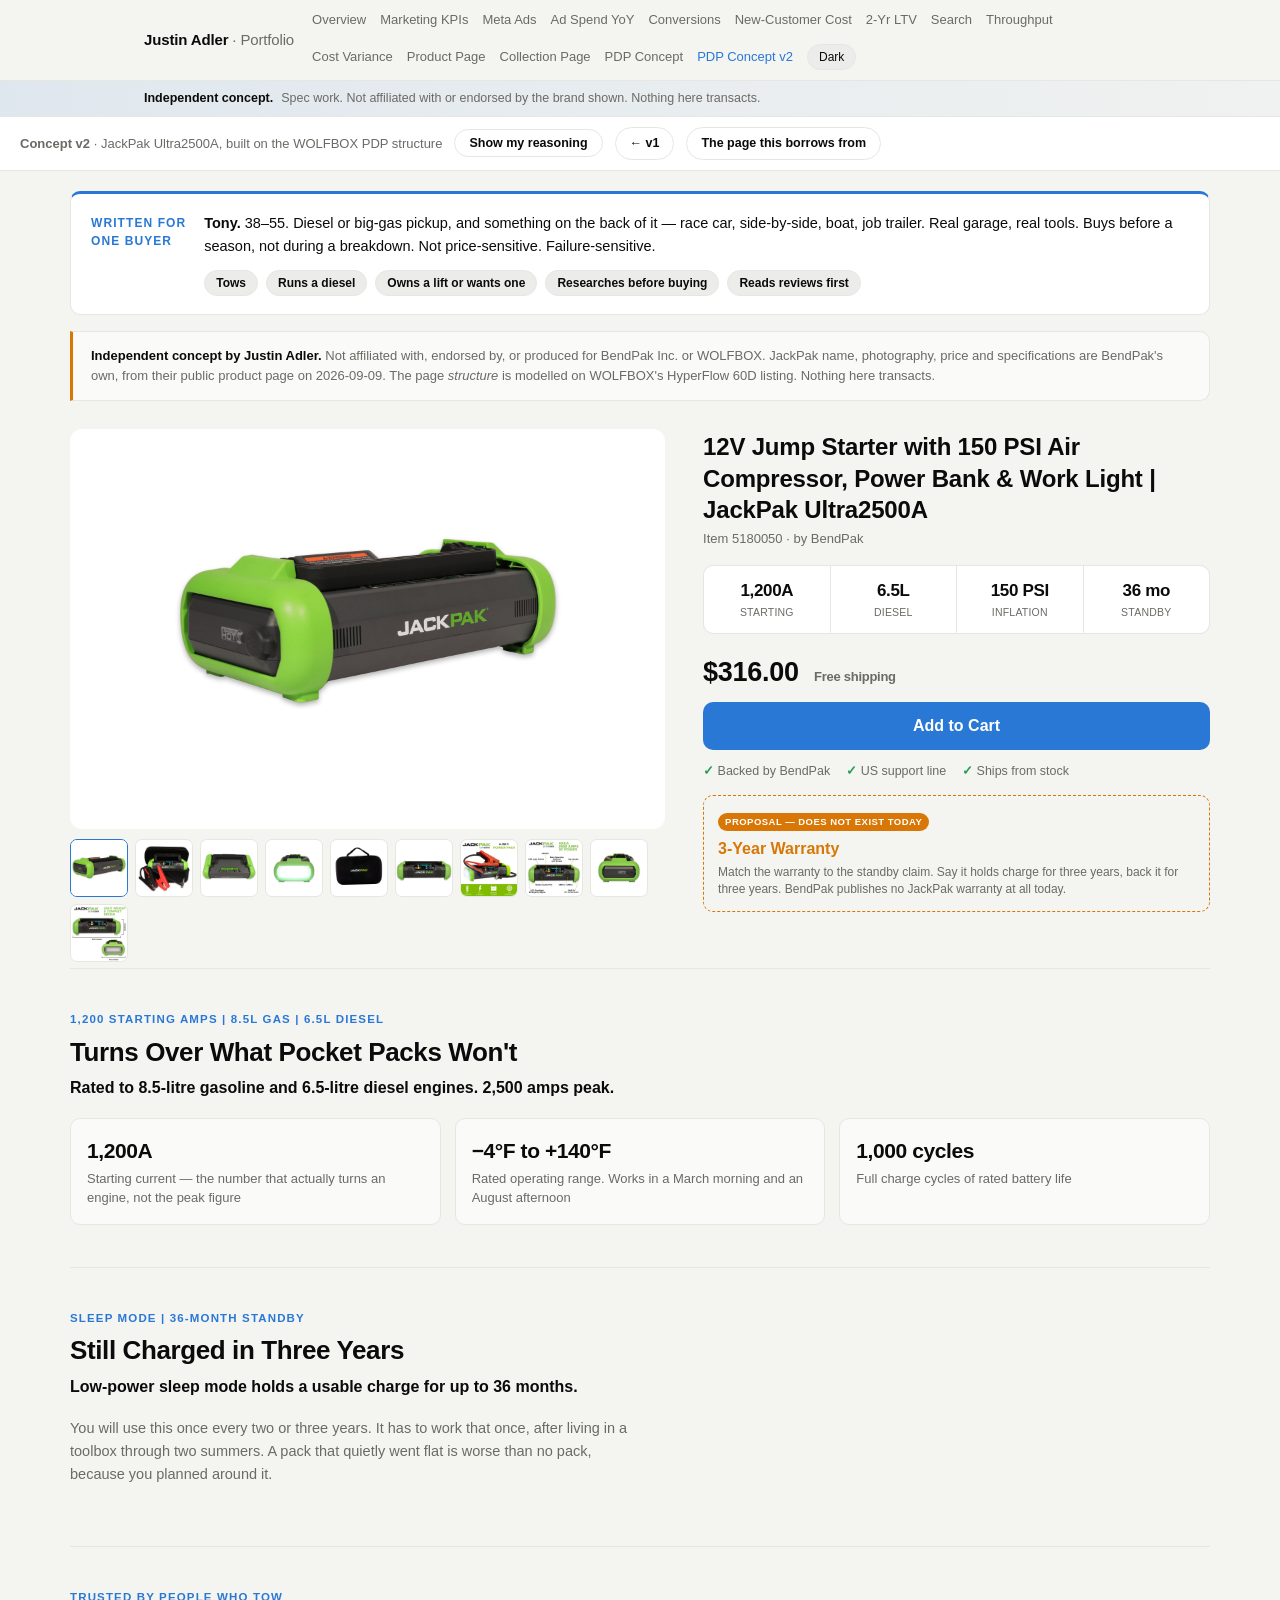
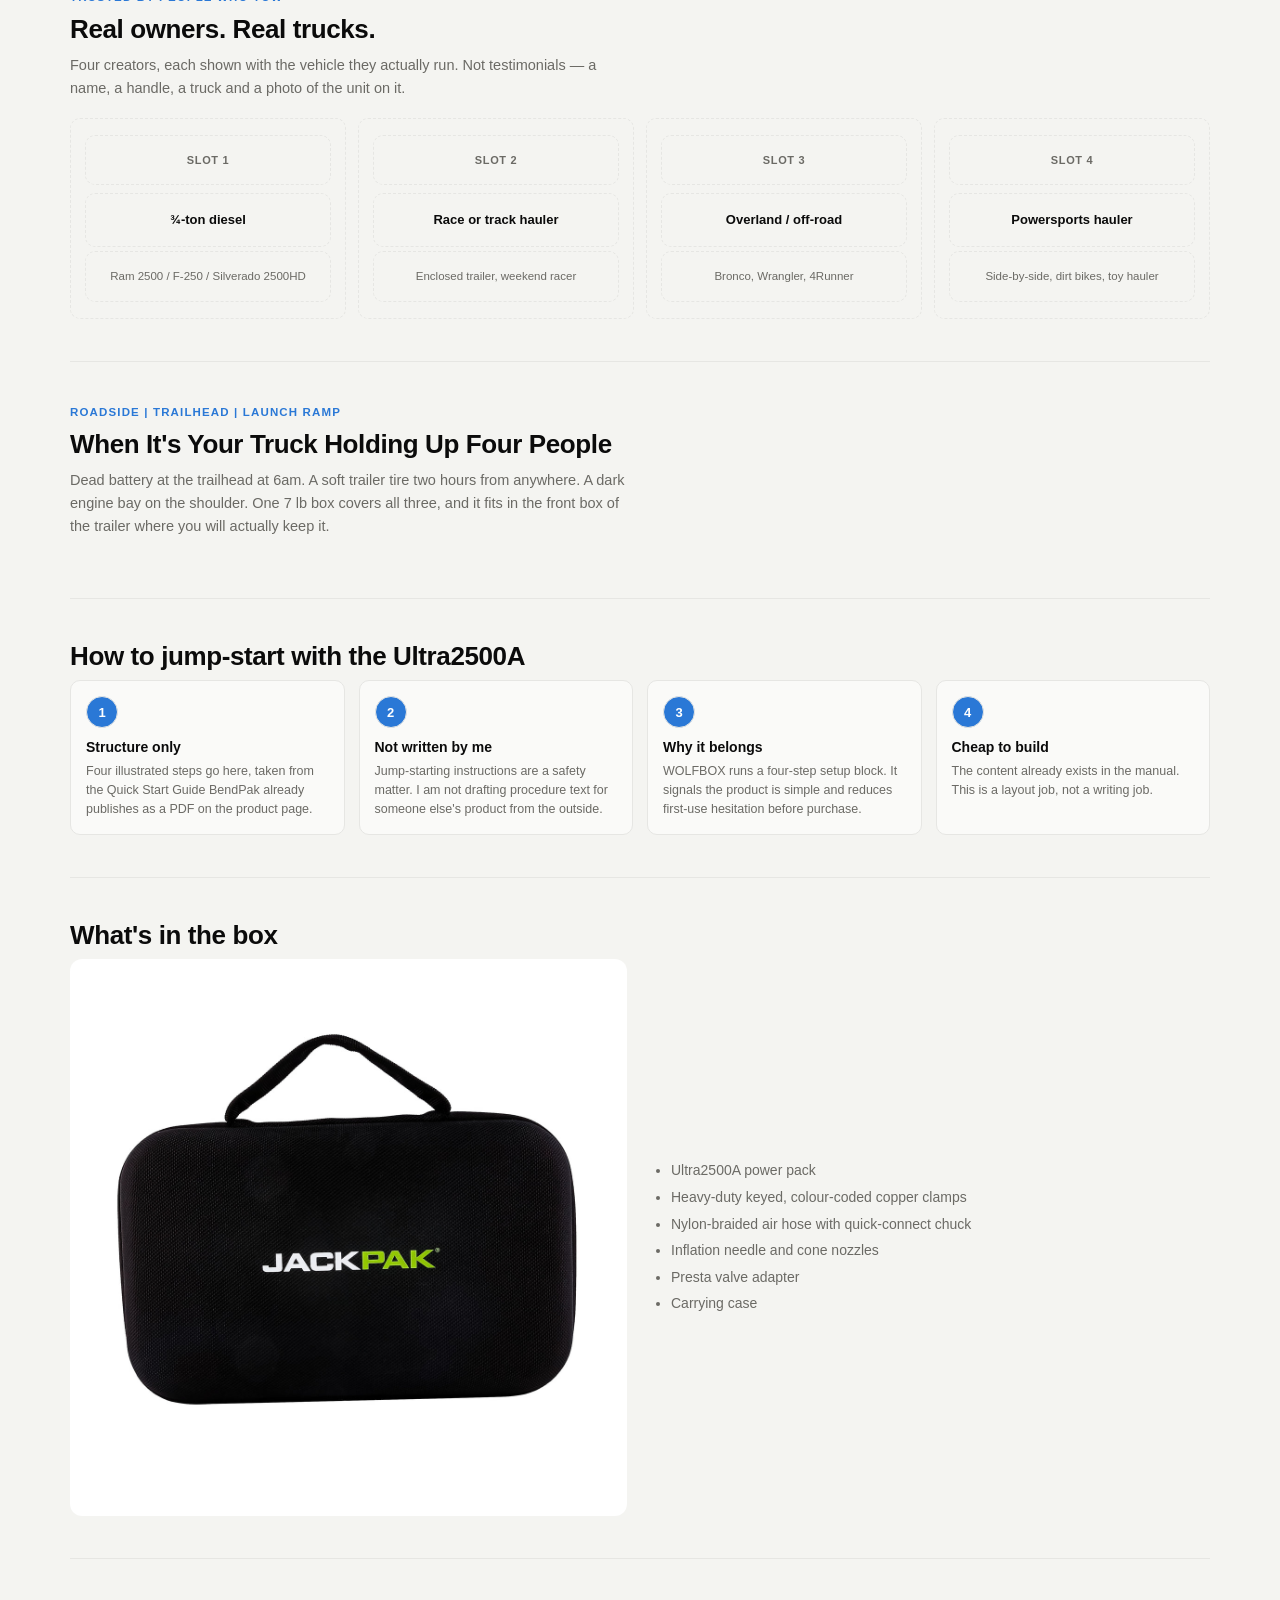
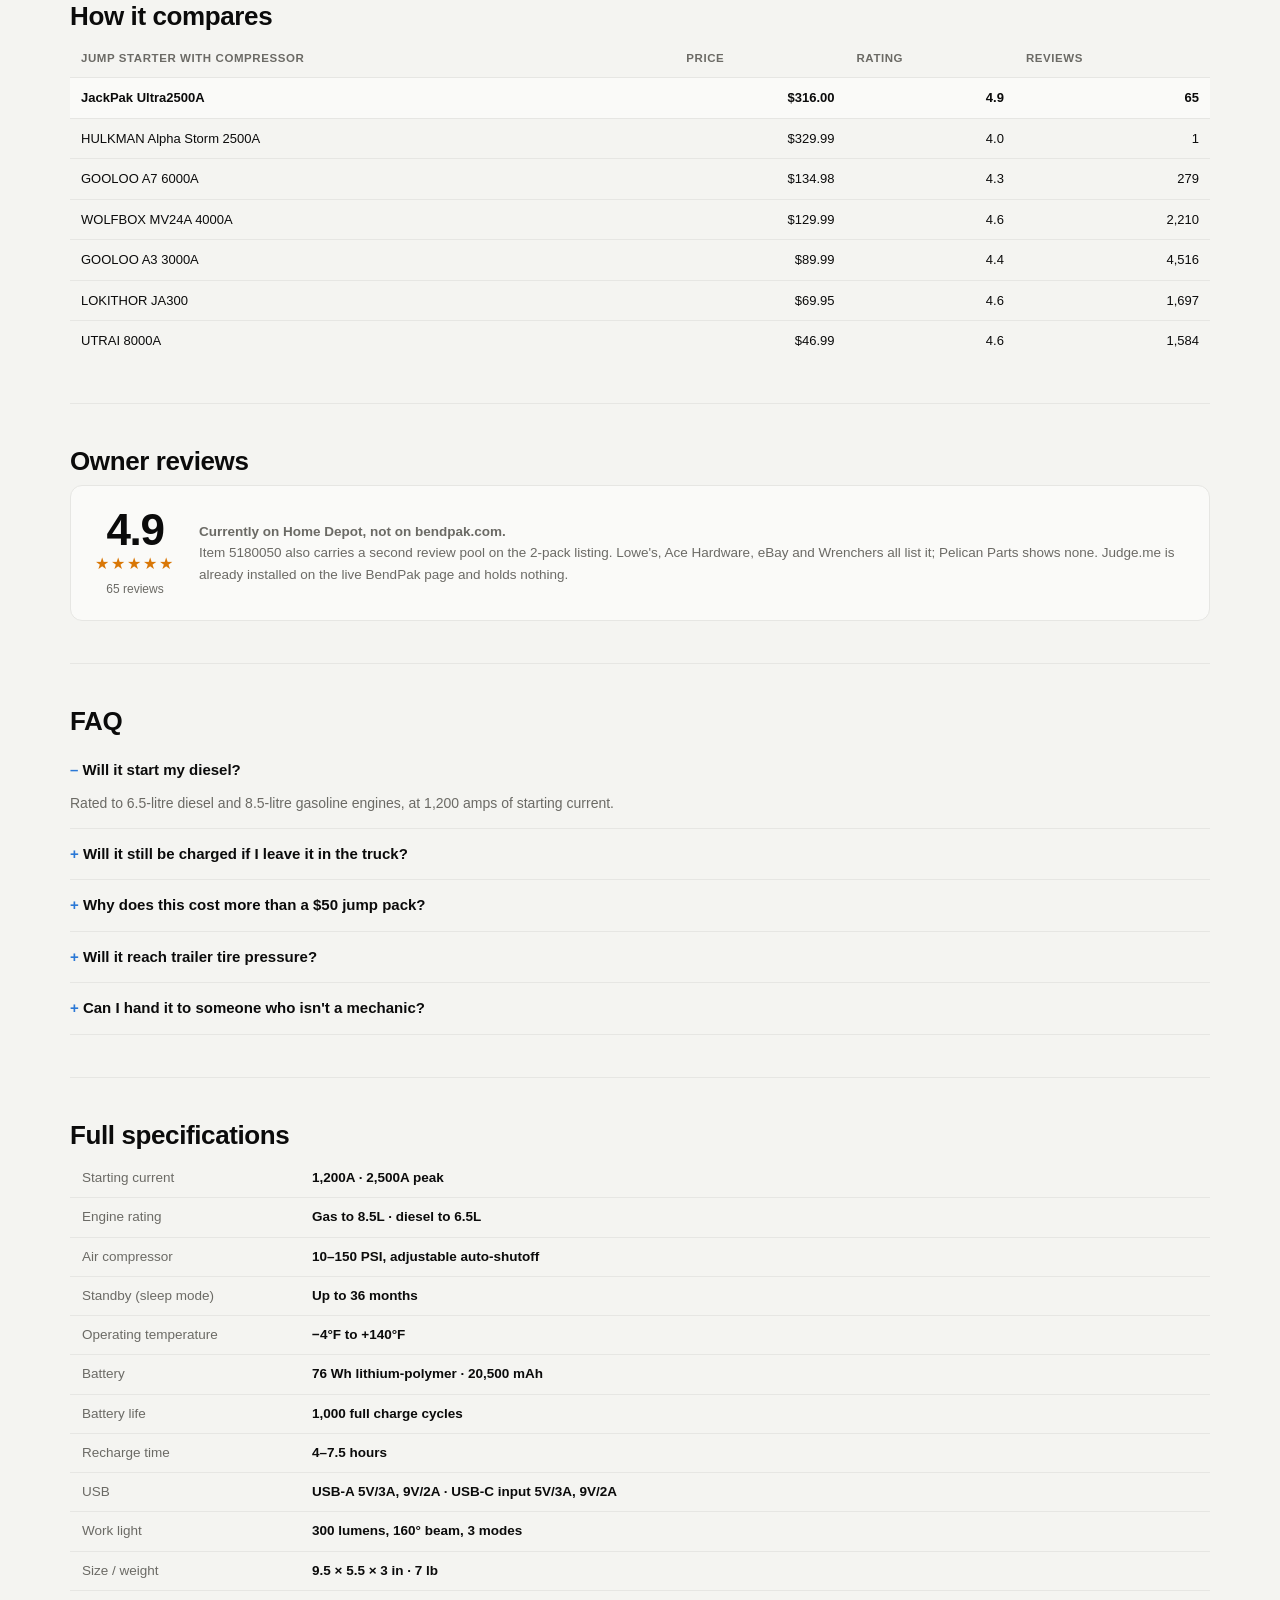
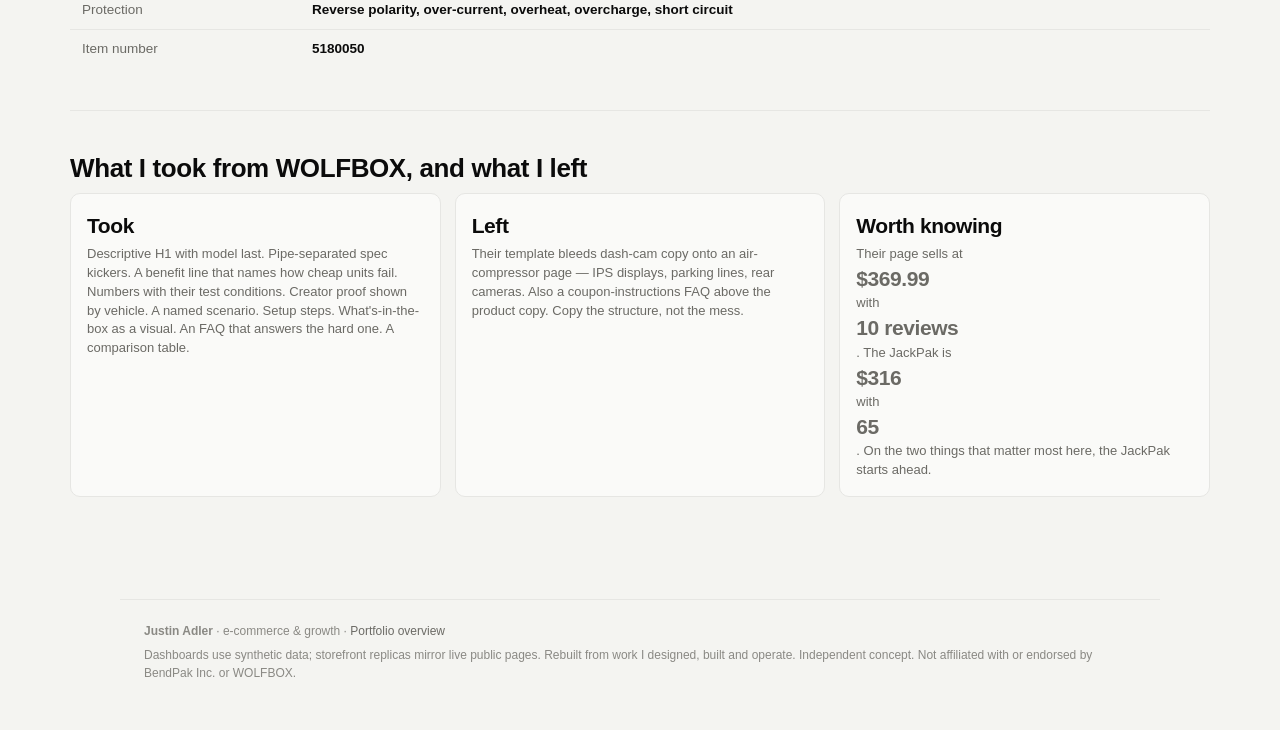
==== jackpak-v2.html @ f510a909 "Add JackPak PDP concept v2, built on the WOLFBOX HyperFlow structure Same product and persona, restr" ====
<!DOCTYPE html>
<html lang="en">
<head>
<meta charset="utf-8">
<meta name="viewport" content="width=device-width, initial-scale=1">
<meta name="robots" content="noindex,nofollow">
<title>JackPak Ultra2500A — PDP concept v2 · Justin Adler</title>
<link rel="stylesheet" href="assets/portfolio.css">
<style>
  .v2{max-width:1180px;margin:0 auto;padding:0 20px 60px}

  .jp-anno{position:relative}
  body.anno-on .jp-anno{outline:1.5px dashed var(--accent);outline-offset:8px;border-radius:6px}
  .jp-tag{display:none;position:absolute;top:-11px;left:10px;z-index:5;background:var(--accent);
    color:#fff;font-size:10.5px;font-weight:700;letter-spacing:.04em;text-transform:uppercase;
    padding:2px 8px;border-radius:20px;white-space:nowrap}
  body.anno-on .jp-tag{display:inline-block}
  .jp-why{display:none;margin:14px 0 0;padding:11px 14px;border-left:3px solid var(--accent);
    background:var(--card-alt);border-radius:0 8px 8px 0;font-size:13px;line-height:1.5;color:var(--muted)}
  body.anno-on .jp-why{display:block}
  .jp-why b{color:var(--fg)}

  .jp-toolbar{position:sticky;top:0;z-index:40;background:var(--card);border-bottom:1px solid var(--line);
    padding:10px 20px;display:flex;gap:12px;align-items:center;flex-wrap:wrap}
  .jp-toolbar .t{font-size:13px;color:var(--muted)}
  .jp-btn{border:1px solid var(--line);background:var(--card);color:var(--fg);border-radius:20px;
    padding:6px 14px;font-size:12.5px;font-weight:600;cursor:pointer;text-decoration:none}
  .jp-btn[aria-pressed="true"]{background:var(--accent);border-color:var(--accent);color:#fff}

  .jp-persona{display:grid;grid-template-columns:auto 1fr;gap:18px;align-items:start;
    background:var(--card);border:1px solid var(--line);border-top:3px solid var(--accent);
    border-radius:10px;padding:18px 20px;margin:20px 0 0}
  .jp-persona .who{font-size:12px;font-weight:800;letter-spacing:.09em;text-transform:uppercase;
    color:var(--accent);white-space:nowrap;padding-top:2px}
  .jp-persona p{margin:0;font-size:14.5px;line-height:1.6}
  .jp-persona .traits{display:flex;gap:8px;flex-wrap:wrap;margin-top:12px}
  .jp-persona .traits span{background:var(--chip);border:1px solid var(--line);border-radius:20px;
    padding:3px 11px;font-size:12px;font-weight:600}
  @media(max-width:760px){.jp-persona{grid-template-columns:1fr;gap:8px}}

  .jp-disc{background:var(--card-alt);border:1px solid var(--line);border-left:3px solid var(--warn);
    border-radius:0 10px 10px 0;padding:14px 18px;margin:16px 0 0;font-size:13px;line-height:1.55;color:var(--muted)}
  .jp-disc b{color:var(--fg)}

  /* hero */
  .v2-hero{display:grid;grid-template-columns:1.08fr .92fr;gap:38px;padding:28px 0 6px}
  @media(max-width:920px){.v2-hero{grid-template-columns:1fr;gap:20px}}
  .v2-gal img{width:100%;max-height:400px;object-fit:contain;border-radius:12px;background:#fff;display:block}
  .v2-thumbs{display:flex;gap:7px;margin-top:10px;flex-wrap:wrap}
  .v2-thumbs img{width:58px;height:58px;object-fit:cover;border-radius:7px;background:#fff;
    border:1.5px solid var(--line);cursor:pointer}
  .v2-thumbs img.sel{border-color:var(--accent)}

  .v2-h1{font-size:24px;line-height:1.3;font-weight:700;margin:2px 0 4px;letter-spacing:-.008em}
  .v2-h1 .mdl{font-weight:800}
  .v2-sub{font-size:13px;color:var(--muted);margin:0 0 16px}

  .v2-strip{display:grid;grid-template-columns:repeat(4,1fr);gap:1px;background:var(--line);
    border:1px solid var(--line);border-radius:10px;overflow:hidden;margin-bottom:16px}
  .v2-strip div{background:var(--card);padding:12px 10px;text-align:center}
  .v2-strip b{display:block;font-size:17px;font-weight:800;letter-spacing:-.02em}
  .v2-strip span{font-size:10.5px;color:var(--muted);display:block;margin-top:2px;letter-spacing:.02em;text-transform:uppercase}
  @media(max-width:560px){.v2-strip{grid-template-columns:repeat(2,1fr)}}

  .v2-price{font-size:27px;font-weight:800;letter-spacing:-.01em}
  .v2-price small{font-size:13px;font-weight:600;color:var(--muted);margin-left:8px}
  .v2-cta{display:block;width:100%;background:var(--accent);color:#fff;border:0;border-radius:10px;
    padding:15px;font-size:16px;font-weight:700;cursor:default;margin-top:10px}
  .v2-reassure{display:flex;gap:16px;flex-wrap:wrap;margin-top:12px;font-size:12.5px;color:var(--muted)}
  .v2-reassure span::before{content:"✓ ";color:var(--good);font-weight:700}
  .v2-warr{border:1.5px dashed var(--warn);border-radius:10px;padding:12px 14px;margin-top:14px}
  .v2-warr .flag{display:inline-block;background:var(--warn);color:#fff;font-size:9.5px;font-weight:800;
    letter-spacing:.05em;text-transform:uppercase;padding:2px 7px;border-radius:20px;margin-bottom:6px}
  .v2-warr b{display:block;font-size:16px;font-weight:800;color:var(--warn)}
  .v2-warr span{font-size:12px;color:var(--muted);display:block;margin-top:3px;line-height:1.45}

  /* wolfbox-pattern sections */
  .v2-band{border-top:1px solid var(--line);padding:42px 0}
  .v2-kicker{font-size:11.5px;font-weight:800;letter-spacing:.1em;text-transform:uppercase;color:var(--accent);margin-bottom:8px}
  .v2-band h2{font-size:26px;font-weight:800;letter-spacing:-.015em;margin:0 0 8px;line-height:1.2}
  .v2-band .claim{font-size:16px;font-weight:600;color:var(--fg);margin:0 0 18px}
  .v2-band p.body{font-size:14.5px;line-height:1.6;color:var(--muted);max-width:70ch;margin:0 0 18px}

  .v2-nums{display:grid;grid-template-columns:repeat(3,1fr);gap:14px}
  @media(max-width:820px){.v2-nums{grid-template-columns:1fr}}
  .v2-nums div{background:var(--card-alt);border:1px solid var(--line);border-radius:10px;padding:16px}
  .v2-nums b{display:block;font-size:21px;font-weight:800;letter-spacing:-.02em}
  .v2-nums span{font-size:13px;color:var(--muted);display:block;margin-top:4px;line-height:1.45}

  .v2-creators{display:grid;grid-template-columns:repeat(4,1fr);gap:12px}
  @media(max-width:900px){.v2-creators{grid-template-columns:repeat(2,1fr)}}
  .v2-creators div{border:1.5px dashed var(--line);border-radius:10px;padding:16px 14px;text-align:center}
  .v2-creators .slot{font-size:11px;font-weight:800;letter-spacing:.06em;text-transform:uppercase;color:var(--muted)}
  .v2-creators .veh{font-size:13px;font-weight:700;margin-top:8px}
  .v2-creators .note{font-size:11.5px;color:var(--muted);margin-top:4px}

  .v2-steps{display:grid;grid-template-columns:repeat(4,1fr);gap:14px}
  @media(max-width:900px){.v2-steps{grid-template-columns:repeat(2,1fr)}}
  .v2-steps div{background:var(--card-alt);border:1px solid var(--line);border-radius:10px;padding:15px}
  .v2-steps .n{width:24px;height:24px;border-radius:50%;background:var(--accent);color:#fff;
    display:flex;align-items:center;justify-content:center;font-size:13px;font-weight:800;margin-bottom:9px}
  .v2-steps b{display:block;font-size:14px;margin-bottom:4px}
  .v2-steps p{margin:0;font-size:12.5px;line-height:1.5;color:var(--muted)}

  .v2-box{display:grid;grid-template-columns:1fr 1fr;gap:26px;align-items:center}
  @media(max-width:820px){.v2-box{grid-template-columns:1fr}}
  .v2-box img{width:100%;border-radius:12px;background:#fff}
  .v2-box ul{margin:0;padding-left:18px;font-size:14px;line-height:1.9;color:var(--muted)}

  .v2-faq details{border-bottom:1px solid var(--line);padding:14px 0}
  .v2-faq summary{cursor:pointer;font-size:15px;font-weight:700;list-style:none}
  .v2-faq summary::-webkit-details-marker{display:none}
  .v2-faq summary::before{content:"+ ";color:var(--accent);font-weight:800}
  .v2-faq details[open] summary::before{content:"– "}
  .v2-faq p{margin:10px 0 0;font-size:14px;line-height:1.6;color:var(--muted);max-width:74ch}

  .v2-cmp{width:100%;border-collapse:collapse;font-size:13px}
  .v2-cmp th,.v2-cmp td{padding:10px 11px;border-bottom:1px solid var(--line);text-align:left}
  .v2-cmp th{font-size:11.5px;text-transform:uppercase;letter-spacing:.05em;color:var(--muted);font-weight:700}
  .v2-cmp tr.me td{background:var(--card-alt);font-weight:700}
  .v2-cmp td.n{text-align:right;font-variant-numeric:tabular-nums}

  .v2-rev{display:grid;grid-template-columns:auto 1fr;gap:24px;align-items:center;
    background:var(--card-alt);border:1px solid var(--line);border-radius:12px;padding:22px 24px}
  @media(max-width:700px){.v2-rev{grid-template-columns:1fr;gap:12px}}
  .v2-rev .big{font-size:44px;font-weight:800;letter-spacing:-.03em;line-height:1}
  .v2-rev .stars{color:var(--warn);font-size:16px;letter-spacing:2px}
  .v2-rev .src{font-size:13.5px;line-height:1.6;color:var(--muted)}

  .v2-spec{width:100%;border-collapse:collapse;font-size:13.5px}
  .v2-spec td{padding:9px 12px;border-bottom:1px solid var(--line);vertical-align:top}
  .v2-spec td:first-child{color:var(--muted);width:230px}
  .v2-spec td:last-child{font-weight:600}
</style>
</head>
<body>

<div class="jp-toolbar">
  <span class="t"><strong>Concept v2</strong> · JackPak Ultra2500A, built on the WOLFBOX PDP structure</span>
  <button class="jp-btn" id="annoBtn" aria-pressed="false" onclick="toggleAnno()">Show my reasoning</button>
  <a class="jp-btn" href="jackpak-concept.html">← v1</a>
  <a class="jp-btn" href="https://wolfbox.com/products/off-road-air-compressor-high-cfm-dual-cylinder-tire-inflator-wolfbox-hyperflow-60d" target="_blank" rel="noopener">The page this borrows from</a>
</div>

<div class="v2">

  <div class="jp-persona">
    <div class="who">Written for<br>one buyer</div>
    <div>
      <p><b>Tony.</b> 38–55. Diesel or big-gas pickup, and something on the back of it — race car,
        side-by-side, boat, job trailer. Real garage, real tools. Buys before a season, not during a
        breakdown. Not price-sensitive. Failure-sensitive.</p>
      <div class="traits">
        <span>Tows</span><span>Runs a diesel</span><span>Owns a lift or wants one</span>
        <span>Researches before buying</span><span>Reads reviews first</span>
      </div>
    </div>
  </div>

  <div class="jp-disc">
    <b>Independent concept by Justin Adler.</b> Not affiliated with, endorsed by, or produced for
    BendPak Inc. or WOLFBOX. JackPak name, photography, price and specifications are BendPak's own,
    from their public product page on 2026-09-09. The page <em>structure</em> is modelled on WOLFBOX's
    HyperFlow 60D listing. Nothing here transacts.
  </div>

  <!-- ══ HERO ═════════════════════════════════════════════════════════ -->
  <div class="v2-hero">
    <div class="v2-gal jp-anno">
      <span class="jp-tag">Still needs a photoshoot</span>
      <img id="mainImg" src="assets/img/jackpak-1.jpg" alt="JackPak Ultra2500A jump starter with air compressor">
      <div class="v2-thumbs" id="thumbs"></div>
      <div class="jp-why"><b>WOLFBOX shoots their compressor on a Bronco in the dirt.</b> All 14
        JackPak images are the unit on white. Shot list: clamped to a pickup battery at night, the
        work light in a man's hands on a stranded truck, filling a trailer tire at a launch ramp, and
        a one-take cold start on a diesel. This is still the gap a camera has to close.</div>
    </div>

    <div>
      <div class="jp-anno">
        <span class="jp-tag">Descriptive H1, model last</span>
        <h1 class="v2-h1">12V Jump Starter with 150 PSI Air Compressor, Power Bank &amp; Work Light |
          <span class="mdl">JackPak Ultra2500A</span></h1>
        <p class="v2-sub">Item 5180050 · by BendPak</p>

        <div class="v2-strip">
          <div><b>1,200A</b><span>Starting</span></div>
          <div><b>6.5L</b><span>Diesel</span></div>
          <div><b>150 PSI</b><span>Inflation</span></div>
          <div><b>36 mo</b><span>Standby</span></div>
        </div>

        <div class="jp-why"><b>Straight from the WOLFBOX pattern.</b> Their H1 is
          <i>"Off-Road Air Compressor High-CFM Dual-Cylinder Tire Inflator | WOLFBOX HyperFlow 60D"</i>
          — category and capability first, brand and model last. It reads to a scanner and to a search
          engine at the same time. The live JackPak page leads with the model name and "4-in-1", which
          does neither.</div>
      </div>

      <div class="jp-anno" style="margin-top:18px">
        <span class="jp-tag">Price + the missing guarantee</span>
        <div class="v2-price">$316.00 <small>Free shipping</small></div>
        <button class="v2-cta">Add to Cart</button>
        <div class="v2-reassure"><span>Backed by BendPak</span><span>US support line</span><span>Ships from stock</span></div>
        <div class="v2-warr">
          <span class="flag">Proposal — does not exist today</span>
          <b>3-Year Warranty</b>
          <span>Match the warranty to the standby claim. Say it holds charge for three years, back it
            for three years. BendPak publishes no JackPak warranty at all today.</span>
        </div>
        <div class="jp-why">For reference, the WOLFBOX page Justin liked sells at <b>$369.99</b> —
          more than the JackPak. Price is not this product's problem.</div>
      </div>
    </div>
  </div>

  <!-- ══ SPEC HEADLINE BAND ═══════════════════════════════════════════ -->
  <div class="v2-band jp-anno">
    <span class="jp-tag">Spec headline · competitor jab · hard numbers</span>
    <div class="v2-kicker">1,200 Starting Amps | 8.5L Gas | 6.5L Diesel</div>
    <h2>Turns Over What Pocket Packs Won't</h2>
    <p class="claim">Rated to 8.5-litre gasoline and 6.5-litre diesel engines. 2,500 amps peak.</p>
    <div class="v2-nums">
      <div><b>1,200A</b><span>Starting current — the number that actually turns an engine, not the peak figure</span></div>
      <div><b>−4°F to +140°F</b><span>Rated operating range. Works in a March morning and an August afternoon</span></div>
      <div><b>1,000 cycles</b><span>Full charge cycles of rated battery life</span></div>
    </div>
    <div class="jp-why"><b>WOLFBOX's version of this band reads "Continuous Duty | High CFM | Dual
      Cylinder" then "Keep Air Flowing When Others Overheat," then hard numbers with conditions
      attached — 5.1 CFM @ 40 PSI, 60-minute runtime.</b> Three moves worth stealing: pipe-separated
      spec kicker, a benefit line that names how cheap units fail without naming a brand, and numbers
      that state the condition they were measured at. Every figure here is BendPak's own.</div>
  </div>

  <!-- ══ THE STANDBY STORY ════════════════════════════════════════════ -->
  <div class="v2-band jp-anno">
    <span class="jp-tag">The one spec that earns the price</span>
    <div class="v2-kicker">Sleep Mode | 36-Month Standby</div>
    <h2>Still Charged in Three Years</h2>
    <p class="claim">Low-power sleep mode holds a usable charge for up to 36 months.</p>
    <p class="body">You will use this once every two or three years. It has to work that once, after
      living in a toolbox through two summers. A pack that quietly went flat is worse than no pack,
      because you planned around it.</p>
    <div class="jp-why">This is the argument for the $316 and it is one row in a spec table on the
      live page. <b>It is not exclusive</b> — HULKMAN advertises 36 months too — but nobody in the
      category <i>leads</i> with it, so the messaging space is open.</div>
  </div>

  <!-- ══ SOCIAL PROOF BY VEHICLE ══════════════════════════════════════ -->
  <div class="v2-band jp-anno">
    <span class="jp-tag">The best idea on the WOLFBOX page</span>
    <div class="v2-kicker">Trusted by People Who Tow</div>
    <h2>Real owners. Real trucks.</h2>
    <p class="body">Four creators, each shown with the vehicle they actually run. Not testimonials —
      a name, a handle, a truck and a photo of the unit on it.</p>
    <div class="v2-creators">
      <div><div class="slot">Slot 1</div><div class="veh">¾-ton diesel</div><div class="note">Ram 2500 / F-250 / Silverado 2500HD</div></div>
      <div><div class="slot">Slot 2</div><div class="veh">Race or track hauler</div><div class="note">Enclosed trailer, weekend racer</div></div>
      <div><div class="slot">Slot 3</div><div class="veh">Overland / off-road</div><div class="note">Bronco, Wrangler, 4Runner</div></div>
      <div><div class="slot">Slot 4</div><div class="veh">Powersports hauler</div><div class="note">Side-by-side, dirt bikes, toy hauler</div></div>
    </div>
    <div class="jp-why"><b>This is the single strongest thing on the WOLFBOX page and it is copyable
      today.</b> Theirs names @Kenny of All Trades on a Chevrolet Silverado 2500 HD, @JKU 392
      Adventures on a Jeep Wrangler Rubicon, @Bird Dog Off Road and @Micah Muzio on Ford Broncos.
      <b>Proof works hardest when the buyer recognises the truck</b>, not when a star rating is high.
      Slots are left empty because inventing creators would be fabrication — but this is a seeding
      brief, not a design problem, and BendPak's dealer and motorsports network is full of candidates.</div>
  </div>

  <!-- ══ SCENARIO ═════════════════════════════════════════════════════ -->
  <div class="v2-band jp-anno">
    <span class="jp-tag">Name the moment</span>
    <div class="v2-kicker">Roadside | Trailhead | Launch Ramp</div>
    <h2>When It's Your Truck Holding Up Four People</h2>
    <p class="body">Dead battery at the trailhead at 6am. A soft trailer tire two hours from anywhere.
      A dark engine bay on the shoulder. One 7 lb box covers all three, and it fits in the front box
      of the trailer where you will actually keep it.</p>
    <div class="jp-why">WOLFBOX has "Execute High-Intensity Trail Recovery." <b>Naming the scenario
      beats listing the function</b> — the buyer places himself in it. Kept short because Tony does
      not need it explained to him.</div>
  </div>

  <!-- ══ HOW IT WORKS ═════════════════════════════════════════════════ -->
  <div class="v2-band jp-anno">
    <span class="jp-tag">Make first use feel simple</span>
    <h2>How to jump-start with the Ultra2500A</h2>
    <div class="v2-steps">
      <div><div class="n">1</div><b>Structure only</b><p>Four illustrated steps go here, taken from
        the Quick Start Guide BendPak already publishes as a PDF on the product page.</p></div>
      <div><div class="n">2</div><b>Not written by me</b><p>Jump-starting instructions are a safety
        matter. I am not drafting procedure text for someone else's product from the outside.</p></div>
      <div><div class="n">3</div><b>Why it belongs</b><p>WOLFBOX runs a four-step setup block. It
        signals the product is simple and reduces first-use hesitation before purchase.</p></div>
      <div><div class="n">4</div><b>Cheap to build</b><p>The content already exists in the manual.
        This is a layout job, not a writing job.</p></div>
    </div>
    <div class="jp-why">Left deliberately unwritten. The pattern is worth copying; the safety copy has
      to come from BendPak's own manual, not from me.</div>
  </div>

  <!-- ══ IN THE BOX ═══════════════════════════════════════════════════ -->
  <div class="v2-band jp-anno">
    <span class="jp-tag">Visual, not a sentence</span>
    <h2>What's in the box</h2>
    <div class="v2-box">
      <img src="assets/img/jackpak-2.jpg" alt="JackPak Ultra2500A carrying case and accessories">
      <ul>
        <li>Ultra2500A power pack</li>
        <li>Heavy-duty keyed, colour-coded copper clamps</li>
        <li>Nylon-braided air hose with quick-connect chuck</li>
        <li>Inflation needle and cone nozzles</li>
        <li>Presta valve adapter</li>
        <li>Carrying case</li>
      </ul>
    </div>
    <div class="jp-why">WOLFBOX gives this its own section with a photo. BendPak already has the shot
      — it is buried at position 3 in the gallery. <b>The Presta adapter is listed here and mentioned
      nowhere else</b>; it is real, and leading with bike valves undercuts a $316 tool.</div>
  </div>

  <!-- ══ COMPARISON ═══════════════════════════════════════════════════ -->
  <div class="v2-band jp-anno">
    <span class="jp-tag">Compare on your terms, not theirs</span>
    <h2>How it compares</h2>
    <table class="v2-cmp">
      <tr><th>Jump starter with compressor</th><th class="n">Price</th><th class="n">Rating</th><th class="n">Reviews</th></tr>
      <tr class="me"><td>JackPak Ultra2500A</td><td class="n">$316.00</td><td class="n">4.9</td><td class="n">65</td></tr>
      <tr><td>HULKMAN Alpha Storm 2500A</td><td class="n">$329.99</td><td class="n">4.0</td><td class="n">1</td></tr>
      <tr><td>GOOLOO A7 6000A</td><td class="n">$134.98</td><td class="n">4.3</td><td class="n">279</td></tr>
      <tr><td>WOLFBOX MV24A 4000A</td><td class="n">$129.99</td><td class="n">4.6</td><td class="n">2,210</td></tr>
      <tr><td>GOOLOO A3 3000A</td><td class="n">$89.99</td><td class="n">4.4</td><td class="n">4,516</td></tr>
      <tr><td>LOKITHOR JA300</td><td class="n">$69.95</td><td class="n">4.6</td><td class="n">1,697</td></tr>
      <tr><td>UTRAI 8000A</td><td class="n">$46.99</td><td class="n">4.6</td><td class="n">1,584</td></tr>
    </table>
    <div class="jp-why"><b>A real table, and it does not flatter the JackPak on price.</b> Competitor
      prices and review counts read live from Amazon on 2026-09-09; the JackPak row uses its Home
      Depot rating. Two honest reads: on price it loses badly, and on <i>rating</i> it is the highest
      in the set. <b>A brand that cannot win on price should still publish the table</b> — Tony is
      going to build it himself in browser tabs either way, and the version you write is the one where
      you choose the columns.</div>
  </div>

  <!-- ══ REVIEWS ══════════════════════════════════════════════════════ -->
  <div class="v2-band jp-anno">
    <span class="jp-tag">The proof already exists elsewhere</span>
    <h2>Owner reviews</h2>
    <div class="v2-rev">
      <div style="text-align:center">
        <div class="big">4.9</div>
        <div class="stars">★★★★★</div>
        <div style="font-size:12px;color:var(--muted);margin-top:4px">65 reviews</div>
      </div>
      <div class="src">
        <b>Currently on Home Depot, not on bendpak.com.</b><br>
        Item 5180050 also carries a second review pool on the 2-pack listing. Lowe's, Ace Hardware,
        eBay and Wrenchers all list it; Pelican Parts shows none. Judge.me is already installed on the
        live BendPak page and holds nothing.
      </div>
    </div>
    <div class="jp-why"><b>WOLFBOX displays 5.0 from 10 reviews and gives it a whole band.</b> The
      JackPak has <b>65</b> — six times the proof of the page Justin admires — and shows none of it.
      Syndicate or import. <i>The 65 came from a search result, not a direct read; Home Depot blocks
      automated requests, so confirm in a browser before quoting it.</i></div>
  </div>

  <!-- ══ FAQ ══════════════════════════════════════════════════════════ -->
  <div class="v2-band jp-anno">
    <span class="jp-tag">Answer the objections, not the easy questions</span>
    <h2>FAQ</h2>
    <div class="v2-faq">
      <details open><summary>Will it start my diesel?</summary>
        <p>Rated to 6.5-litre diesel and 8.5-litre gasoline engines, at 1,200 amps of starting
          current.</p></details>
      <details><summary>Will it still be charged if I leave it in the truck?</summary>
        <p>Low-power sleep mode is rated to hold a usable charge for up to 36 months. Operating range
          is −4°F to +140°F.</p></details>
      <details><summary>Why does this cost more than a $50 jump pack?</summary>
        <p><b>Answer to be written by BendPak.</b> This is the most-asked question on the page and the
          honest answer involves warranty, support and build standard — none of which I can speak to
          from outside.</p></details>
      <details><summary>Will it reach trailer tire pressure?</summary>
        <p>The compressor runs 10–150 PSI with an adjustable auto-shutoff, and includes a
          nylon-braided hose with a quick-connect chuck.</p></details>
      <details><summary>Can I hand it to someone who isn't a mechanic?</summary>
        <p>Clamps are keyed and colour-coded to resist reverse-polarity connection, with protection
          against over-current, overheating, overcharge and short circuit.</p></details>
    </div>
    <div class="jp-why">WOLFBOX's FAQ answers "will this damage my battery" and openly states their
      test data is internal. <b>Answering the uncomfortable question is what makes the comfortable
      answers believable.</b> The price question is left for BendPak because the real answer is theirs
      to give.</div>
  </div>

  <!-- ══ SPECS ════════════════════════════════════════════════════════ -->
  <div class="v2-band">
    <h2>Full specifications</h2>
    <table class="v2-spec">
      <tr><td>Starting current</td><td>1,200A · 2,500A peak</td></tr>
      <tr><td>Engine rating</td><td>Gas to 8.5L · diesel to 6.5L</td></tr>
      <tr><td>Air compressor</td><td>10–150 PSI, adjustable auto-shutoff</td></tr>
      <tr><td>Standby (sleep mode)</td><td>Up to 36 months</td></tr>
      <tr><td>Operating temperature</td><td>−4°F to +140°F</td></tr>
      <tr><td>Battery</td><td>76 Wh lithium-polymer · 20,500 mAh</td></tr>
      <tr><td>Battery life</td><td>1,000 full charge cycles</td></tr>
      <tr><td>Recharge time</td><td>4–7.5 hours</td></tr>
      <tr><td>USB</td><td>USB-A 5V/3A, 9V/2A · USB-C input 5V/3A, 9V/2A</td></tr>
      <tr><td>Work light</td><td>300 lumens, 160° beam, 3 modes</td></tr>
      <tr><td>Size / weight</td><td>9.5 × 5.5 × 3 in · 7 lb</td></tr>
      <tr><td>Protection</td><td>Reverse polarity, over-current, overheat, overcharge, short circuit</td></tr>
      <tr><td>Item number</td><td>5180050</td></tr>
    </table>
  </div>

  <!-- ══ WHAT I TOOK ══════════════════════════════════════════════════ -->
  <div class="v2-band">
    <h2>What I took from WOLFBOX, and what I left</h2>
    <div class="v2-nums">
      <div><b>Took</b><span>Descriptive H1 with model last. Pipe-separated spec kickers. A benefit
        line that names how cheap units fail. Numbers with their test conditions. Creator proof shown
        by vehicle. A named scenario. Setup steps. What's-in-the-box as a visual. An FAQ that answers
        the hard one. A comparison table.</span></div>
      <div><b>Left</b><span>Their template bleeds dash-cam copy onto an air-compressor page — IPS
        displays, parking lines, rear cameras. Also a coupon-instructions FAQ above the product copy.
        Copy the structure, not the mess.</span></div>
      <div><b>Worth knowing</b><span>Their page sells at <b>$369.99</b> with <b>10 reviews</b>. The
        JackPak is <b>$316</b> with <b>65</b>. On the two things that matter most here, the JackPak
        starts ahead.</span></div>
    </div>
  </div>

</div>

<script src="assets/portfolio.js"></script>
<script>
(function(){
  var IMGS = ['jackpak-1.jpg','jackpak-0.jpg','jackpak-8.jpg','jackpak-5.jpg','jackpak-2.jpg',
              'jackpak-3.jpg','jackpak-4.jpg','jackpak-6.jpg','jackpak-7.jpg','jackpak-9.jpg'];
  var t = document.getElementById('thumbs');
  IMGS.forEach(function(f,i){
    var im = document.createElement('img');
    im.src = 'assets/img/' + f;
    im.alt = 'JackPak Ultra2500A view ' + (i+1);
    if (i === 0) im.className = 'sel';
    im.onclick = function(){
      document.getElementById('mainImg').src = im.src;
      t.querySelectorAll('img').forEach(function(o){ o.className = ''; });
      im.className = 'sel';
    };
    t.appendChild(im);
  });
  PF.chrome('jackpak-v2.html');
  PF.foot('Independent concept. Not affiliated with or endorsed by BendPak Inc. or WOLFBOX.');
})();
function toggleAnno(){
  var on = document.body.classList.toggle('anno-on');
  var b = document.getElementById('annoBtn');
  b.setAttribute('aria-pressed', on ? 'true' : 'false');
  b.textContent = on ? 'Hide my reasoning' : 'Show my reasoning';
}
</script>
</body>
</html>
---- assets/portfolio.css ----
/* ─────────────────────────────────────────────────────────────────────────────
   Portfolio shell — Justin Adler
   Mirrors the production reports-site design language (light #f4f4f1 / dark
   #141413, 1040px column, system font stack, blue #2a78d6 accent) so these read
   as the same system as the real dashboards they were rebuilt from.
   Dashboards: synthetic data. Storefront replicas: real public catalog content.
   ───────────────────────────────────────────────────────────────────────────── */

:root {
  color-scheme: light dark;
  --bg: #f4f4f1;
  --fg: #0b0b0b;
  --muted: #6b6a65;
  --faint: #8a8984;
  --line: #e6e6e3;
  --card: #ffffff;
  --card-alt: #fafaf8;
  --accent: #2a78d6;
  --good: #1f9d55;
  --warn: #d97706;
  --bad: #d64545;
  --chip: #ececeA;
  --shadow: 0 1px 2px rgba(0,0,0,.04), 0 4px 14px rgba(0,0,0,.05);
  --radius: 12px;
}

:root[data-theme="dark"] {
  --bg: #141413;
  --fg: #ffffff;
  --muted: #a3a29a;
  --faint: #8f8e86;
  --line: #33322f;
  --card: #1d1d1b;
  --card-alt: #232320;
  --accent: #5aa2f0;
  --good: #4ade80;
  --warn: #fbbf24;
  --bad: #f87171;
  --chip: #2a2a27;
  --shadow: none;
}

* { box-sizing: border-box; }
html { scroll-behavior: smooth; }

body {
  margin: 0;
  font-family: -apple-system, BlinkMacSystemFont, 'Segoe UI', Roboto, sans-serif;
  background: var(--bg);
  color: var(--fg);
  line-height: 1.5;
  min-height: 100vh;
  -webkit-font-smoothing: antialiased;
}

/* ── Top bar ───────────────────────────────────────────────────────────────── */
.pf-nav {
  position: sticky; top: 0; z-index: 50;
  background: color-mix(in srgb, var(--bg) 88%, transparent);
  backdrop-filter: saturate(180%) blur(12px);
  border-bottom: 1px solid var(--line);
}
.pf-nav-inner {
  max-width: 1040px; margin: 0 auto; padding: 10px 24px;
  display: flex; align-items: center; gap: 18px;
}
.pf-brand { font-weight: 700; font-size: 15px; letter-spacing: -.01em; text-decoration: none; color: var(--fg); white-space: nowrap; }
.pf-brand span { color: var(--muted); font-weight: 500; }
.pf-links { display: flex; gap: 14px; margin-left: auto; align-items: center; flex-wrap: wrap; }
.pf-links a { color: var(--muted); text-decoration: none; font-size: 13px; }
.pf-links a:hover, .pf-links a.active { color: var(--accent); }
.pf-theme {
  background: var(--chip); border: 1px solid var(--line); color: var(--fg);
  border-radius: 999px; padding: 4px 11px; font-size: 12px; cursor: pointer; line-height: 1.4;
}
.pf-theme:hover { border-color: var(--accent); }

/* ── Synthetic-data banner ─────────────────────────────────────────────────── */
.pf-banner {
  background: linear-gradient(90deg, rgba(42,120,214,.10), rgba(42,120,214,.02));
  border-bottom: 1px solid var(--line);
  font-size: 12.5px; color: var(--muted);
}
.pf-banner-inner { max-width: 1040px; margin: 0 auto; padding: 8px 24px; display: flex; gap: 8px; align-items: baseline; flex-wrap: wrap; }
.pf-banner b { color: var(--fg); font-weight: 600; }

/* ── Layout ────────────────────────────────────────────────────────────────── */
.wrap { max-width: 1040px; margin: 0 auto; padding: 22px 24px 8px; }
main   { max-width: 1040px; margin: 0 auto; padding: 0 24px 48px; }
.crumbs { font-size: 12.5px; color: var(--faint); margin: 2px 0 14px; }
.crumbs a { color: var(--muted); text-decoration: none; }
.crumbs a:hover { color: var(--accent); text-decoration: underline; }
.crumbs .sep { margin: 0 6px; color: var(--line); }

h1 { font-size: 26px; letter-spacing: -.02em; margin: 0 0 4px; }
h2 { font-size: 16px; letter-spacing: -.01em; margin: 26px 0 10px; }
h3 { font-size: 13px; margin: 0 0 8px; color: var(--muted); font-weight: 600; }
.sub { color: var(--muted); font-size: 13.5px; margin: 0 0 18px; max-width: 74ch; }

/* ── Cards ─────────────────────────────────────────────────────────────────── */
.card {
  background: var(--card); border: 1px solid var(--line);
  border-radius: var(--radius); padding: 16px 18px; box-shadow: var(--shadow);
}
.grid { display: grid; gap: 12px; }
.g2 { grid-template-columns: repeat(2, 1fr); }
.g3 { grid-template-columns: repeat(3, 1fr); }
.g4 { grid-template-columns: repeat(4, 1fr); }
@media (max-width: 860px) { .g3, .g4 { grid-template-columns: repeat(2, 1fr); } }
@media (max-width: 560px) { .g2, .g3, .g4 { grid-template-columns: 1fr; } }

/* ── KPI tiles ─────────────────────────────────────────────────────────────── */
.kpi { background: var(--card); border: 1px solid var(--line); border-radius: var(--radius); padding: 13px 15px; box-shadow: var(--shadow); }
.kpi .lbl { font-size: 11.5px; text-transform: uppercase; letter-spacing: .045em; color: var(--faint); margin-bottom: 5px; }
.kpi .val { font-size: 25px; font-weight: 700; letter-spacing: -.025em; line-height: 1.15; font-variant-numeric: tabular-nums; }
.kpi .dlt { font-size: 12px; margin-top: 4px; font-variant-numeric: tabular-nums; }
.up   { color: var(--good); }
.down { color: var(--bad); }
.flat { color: var(--muted); }

/* ── Controls ──────────────────────────────────────────────────────────────── */
.controls { display: flex; gap: 8px; flex-wrap: wrap; align-items: center; margin: 0 0 14px; }
.seg { display: inline-flex; background: var(--chip); border: 1px solid var(--line); border-radius: 999px; padding: 2px; }
.seg button {
  border: 0; background: transparent; color: var(--muted); font: inherit; font-size: 12.5px;
  padding: 5px 13px; border-radius: 999px; cursor: pointer; white-space: nowrap;
}
.seg button[aria-pressed="true"] { background: var(--card); color: var(--fg); box-shadow: var(--shadow); font-weight: 600; }
select, input[type="search"] {
  background: var(--card); color: var(--fg); border: 1px solid var(--line);
  border-radius: 8px; padding: 6px 10px; font: inherit; font-size: 12.5px;
}
select:focus, input:focus { outline: 2px solid var(--accent); outline-offset: 1px; }
.spacer { margin-left: auto; }

/* ── Charts ────────────────────────────────────────────────────────────────── */
.chart-wrap { position: relative; height: 300px; }
.chart-wrap.tall { height: 380px; }
.chart-wrap.short { height: 210px; }

/* ── Tables ────────────────────────────────────────────────────────────────── */
.tbl-scroll { overflow-x: auto; -webkit-overflow-scrolling: touch; }
table { width: 100%; border-collapse: collapse; font-size: 13px; }
thead th {
  text-align: left; font-size: 11.5px; text-transform: uppercase; letter-spacing: .04em;
  color: var(--faint); font-weight: 600; padding: 8px 10px; border-bottom: 1px solid var(--line);
  white-space: nowrap; position: sticky; top: 0; background: var(--card);
}
thead th.sortable { cursor: pointer; user-select: none; }
thead th.sortable:hover { color: var(--accent); }
thead th .arrow { opacity: .45; font-size: 9px; }
tbody td { padding: 8px 10px; border-bottom: 1px solid var(--line); vertical-align: middle; }
tbody tr:last-child td { border-bottom: 0; }
tbody tr:hover { background: var(--card-alt); }
.num { text-align: right; font-variant-numeric: tabular-nums; white-space: nowrap; }

/* ── Bits ──────────────────────────────────────────────────────────────────── */
.pill { display: inline-block; padding: 2px 8px; border-radius: 999px; font-size: 11.5px; font-weight: 600; }
.pill.good { background: color-mix(in srgb, var(--good) 16%, transparent); color: var(--good); }
.pill.warn { background: color-mix(in srgb, var(--warn) 18%, transparent); color: var(--warn); }
.pill.bad  { background: color-mix(in srgb, var(--bad) 16%, transparent);  color: var(--bad); }
.pill.mute { background: var(--chip); color: var(--muted); }
.bar-mini { height: 6px; border-radius: 3px; background: var(--chip); overflow: hidden; min-width: 54px; }
.bar-mini > i { display: block; height: 100%; background: var(--accent); border-radius: 3px; }
.note { font-size: 12px; color: var(--faint); margin-top: 10px; }
.legend { display: flex; gap: 14px; flex-wrap: wrap; font-size: 12px; color: var(--muted); margin-top: 10px; }
.legend i { display: inline-block; width: 9px; height: 9px; border-radius: 2px; margin-right: 5px; }

footer.pf-foot {
  max-width: 1040px; margin: 0 auto; padding: 22px 24px 48px;
  border-top: 1px solid var(--line); color: var(--faint); font-size: 12px;
}
footer.pf-foot a { color: var(--muted); text-decoration: none; }
footer.pf-foot a:hover { text-decoration: underline; }

@media print { .pf-nav, .pf-theme { display: none; } }
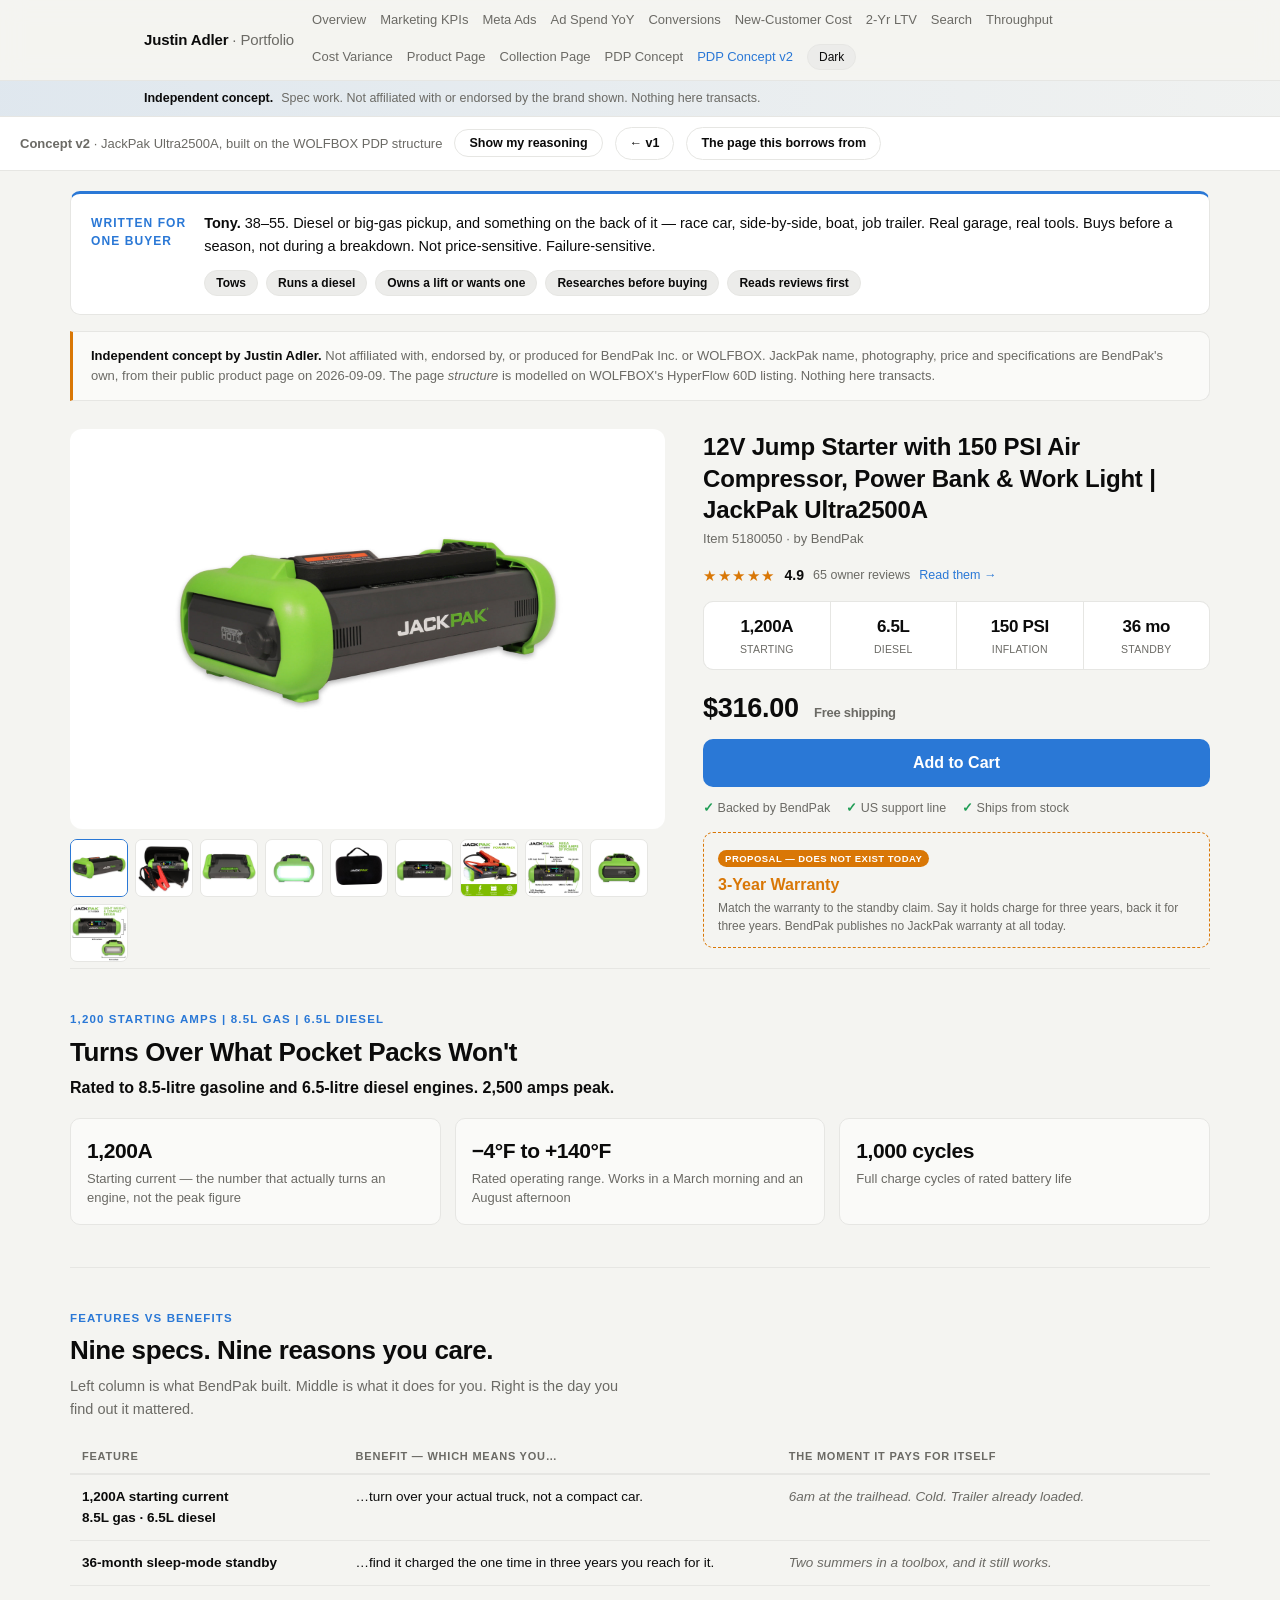
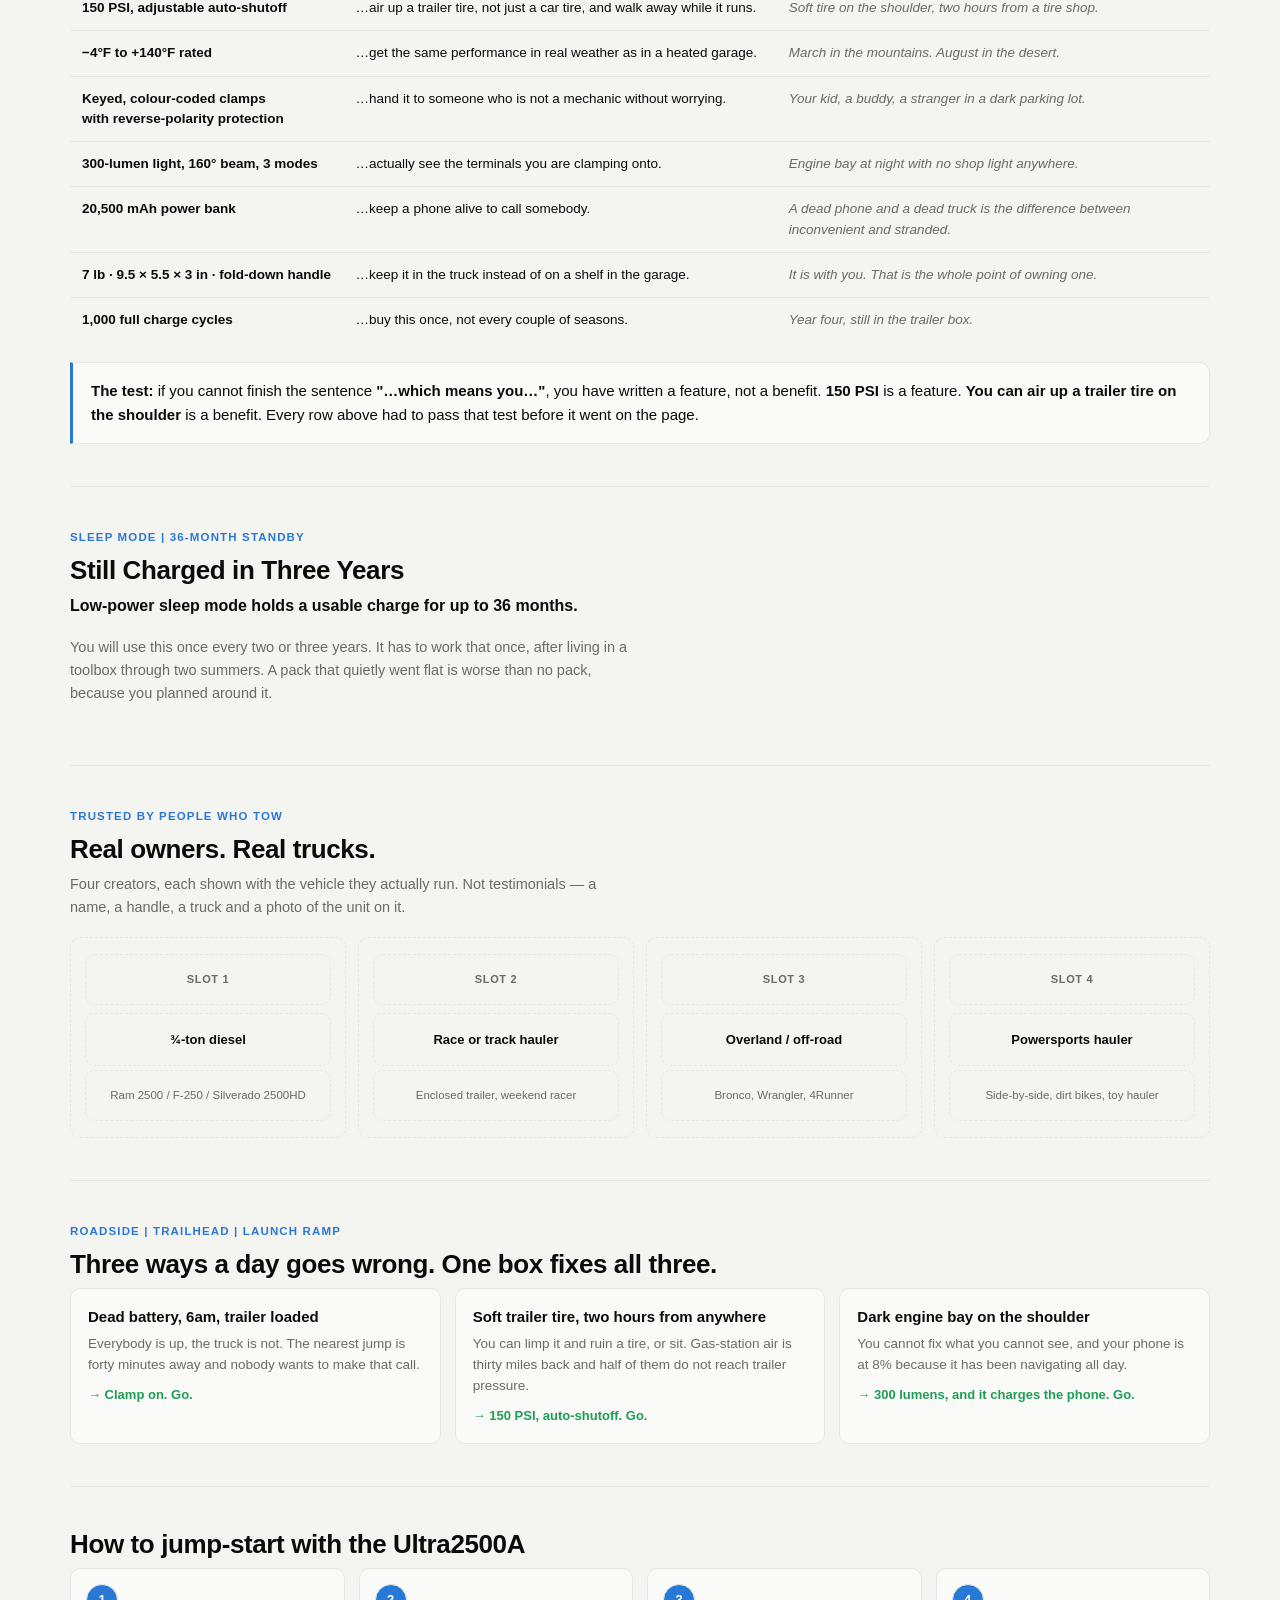
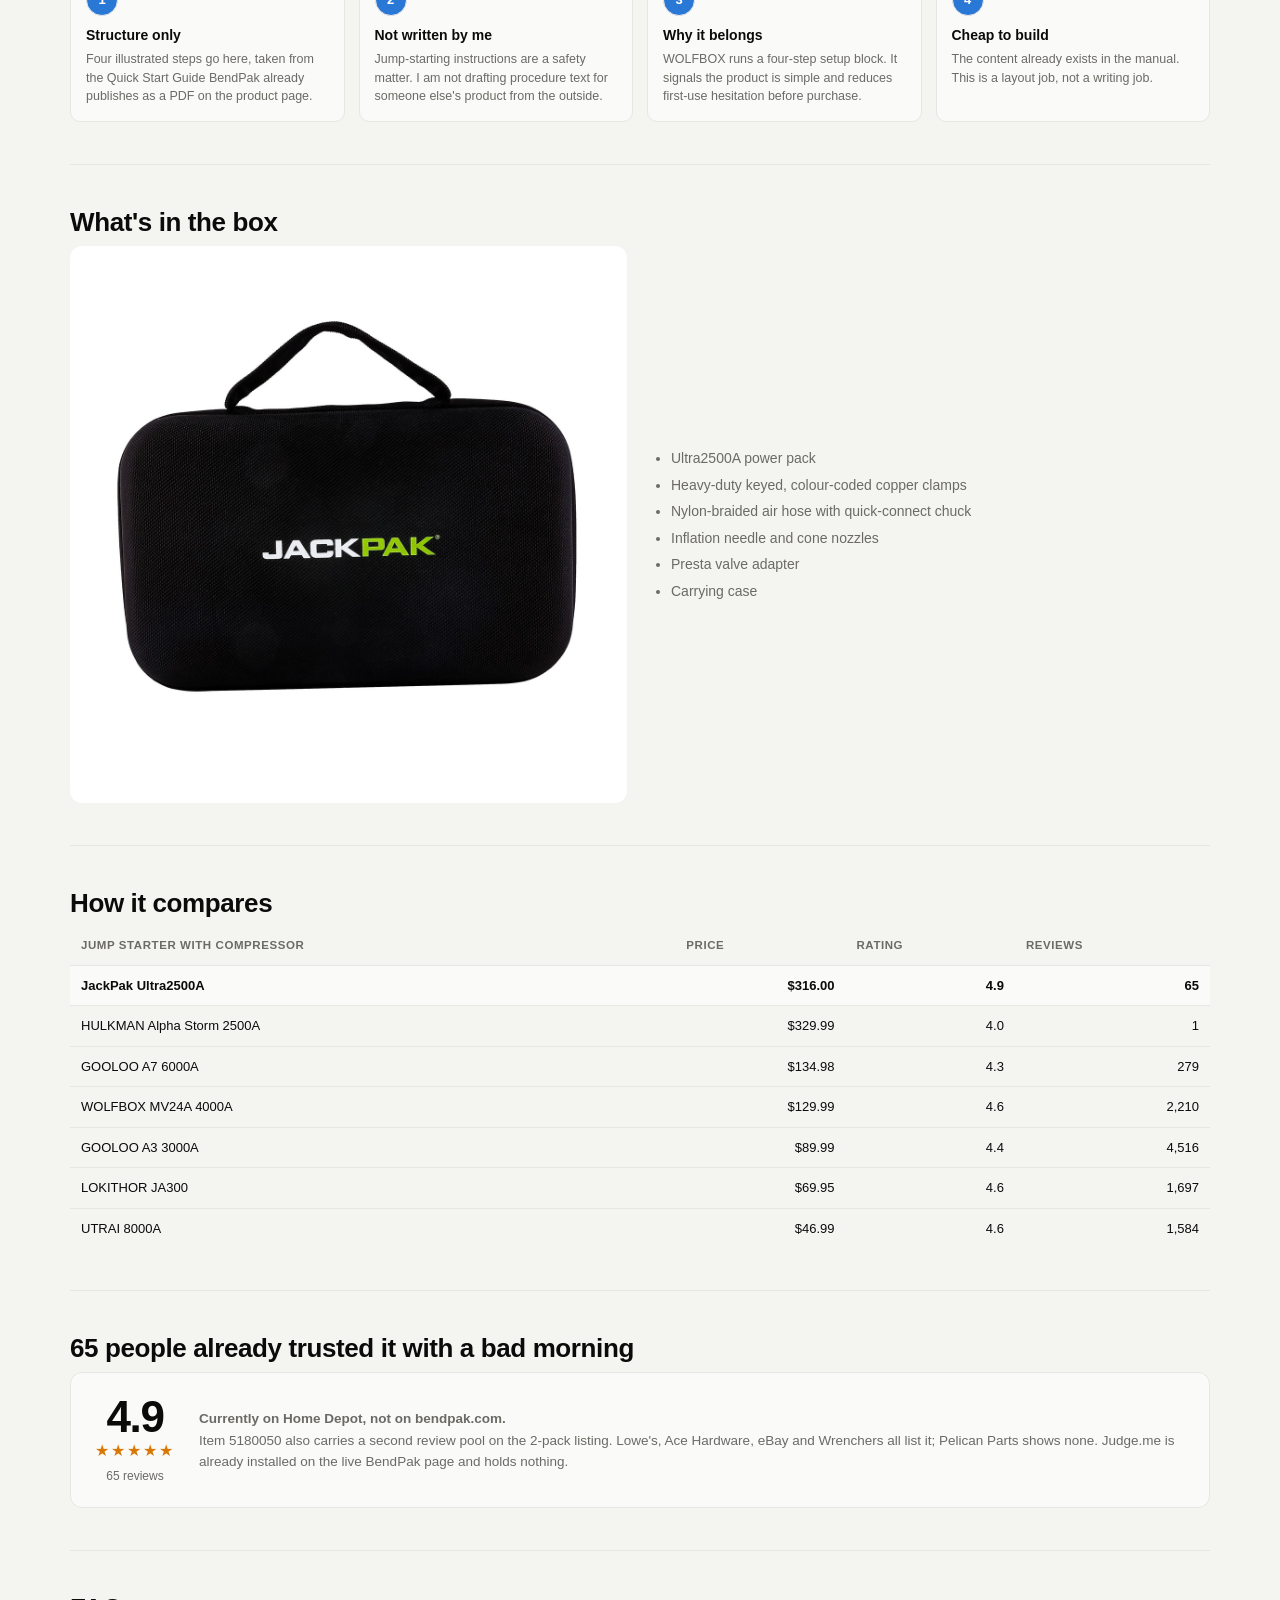
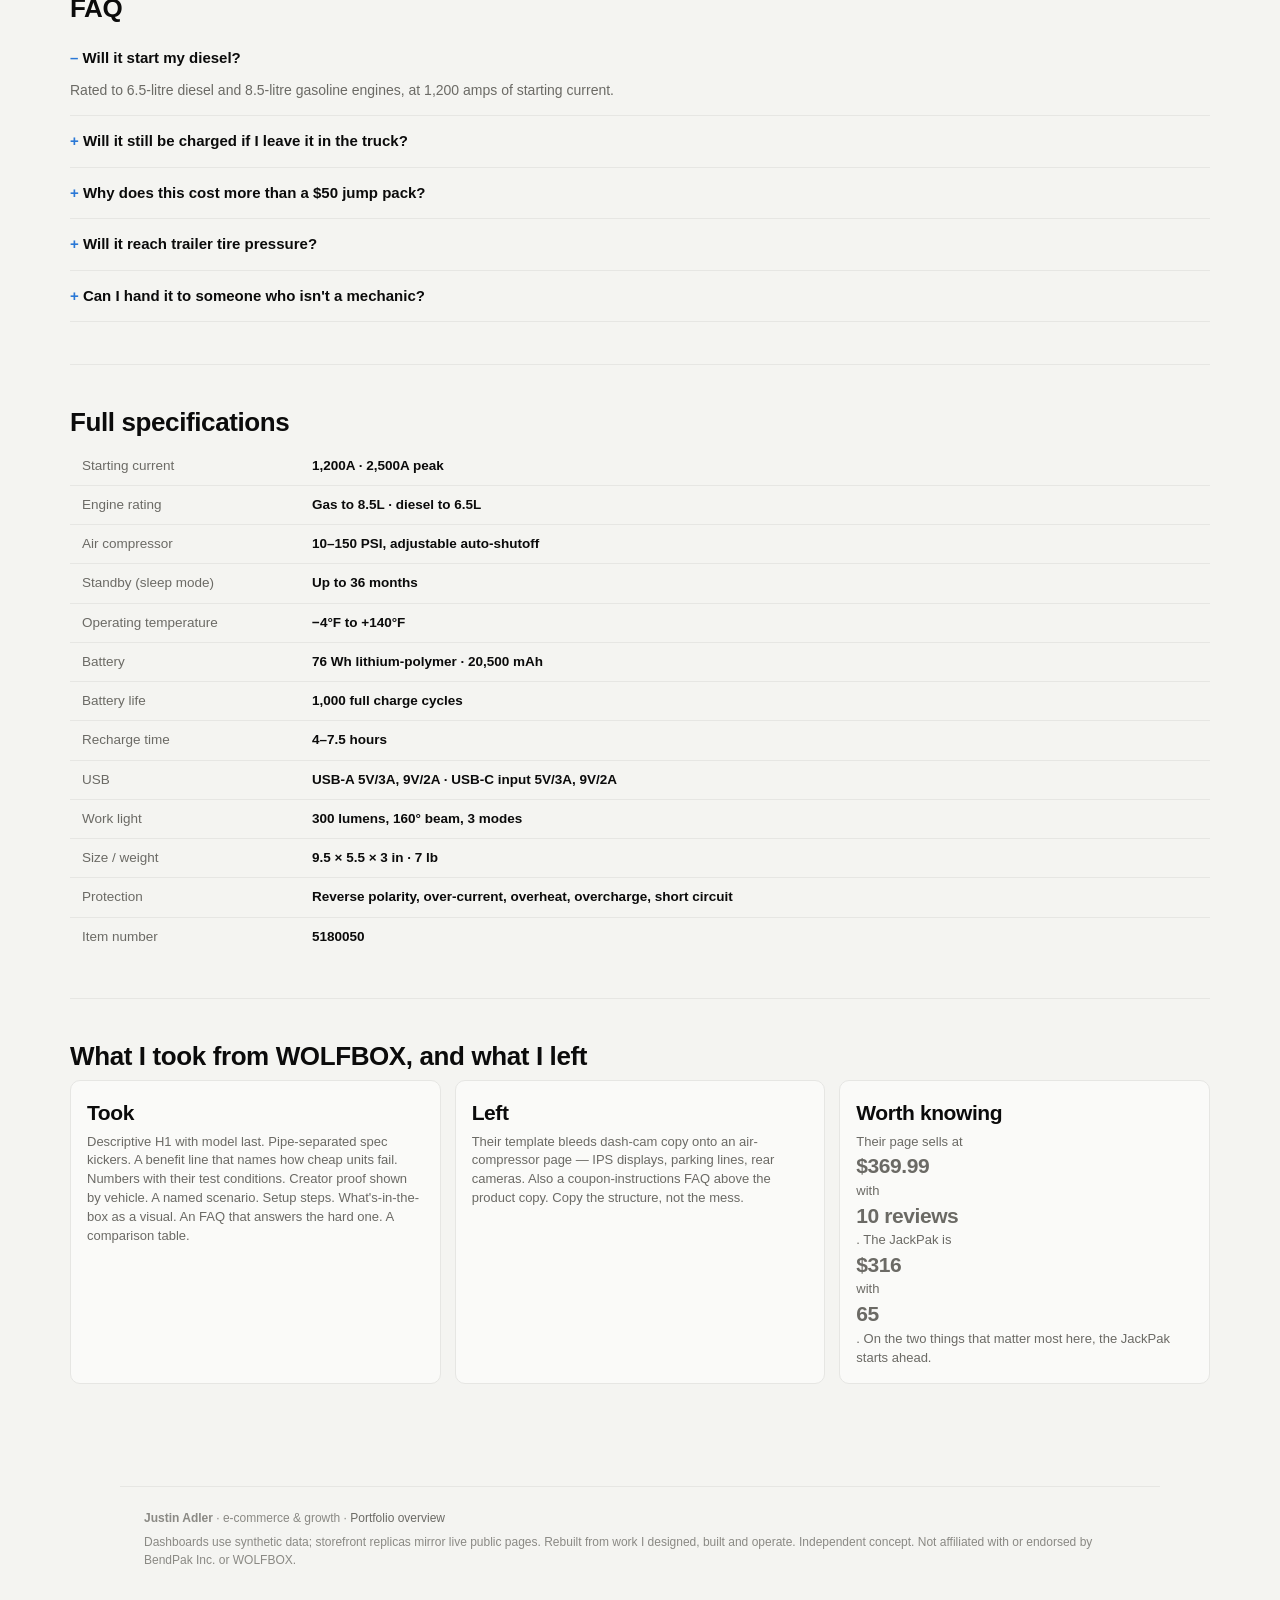
==== commit 114ef473: "JackPak v2: features-to-benefits band, reviews above the fold, jam scenarios - New "Features vs Bene" ====
--- a/jackpak-v2.html
+++ b/jackpak-v2.html
@@ -127,6 +127,33 @@
   .v2-rev .stars{color:var(--warn);font-size:16px;letter-spacing:2px}
   .v2-rev .src{font-size:13.5px;line-height:1.6;color:var(--muted)}
 
+  /* rating row in hero */
+  .v2-rating{display:flex;align-items:center;gap:9px;margin:0 0 14px;flex-wrap:wrap}
+  .v2-rating .st{color:var(--warn);font-size:15px;letter-spacing:1.5px}
+  .v2-rating .sc{font-weight:800;font-size:14px}
+  .v2-rating .ct{font-size:12.5px;color:var(--muted)}
+  .v2-rating a{font-size:12.5px;color:var(--accent);text-decoration:none}
+
+  /* feature -> benefit table */
+  .v2-fb{width:100%;border-collapse:collapse;font-size:13.5px;margin-top:6px}
+  .v2-fb th{text-align:left;padding:9px 12px;font-size:11px;text-transform:uppercase;
+    letter-spacing:.07em;color:var(--muted);border-bottom:2px solid var(--line);font-weight:800}
+  .v2-fb td{padding:12px;border-bottom:1px solid var(--line);vertical-align:top;line-height:1.5}
+  .v2-fb td.f{width:24%;font-weight:700}
+  .v2-fb td.b{width:38%;color:var(--fg)}
+  .v2-fb td.m{width:38%;color:var(--muted);font-style:italic}
+  .v2-fb tr:hover td{background:var(--card-alt)}
+  .v2-rule{background:var(--card-alt);border:1px solid var(--line);border-left:3px solid var(--accent);
+    border-radius:0 10px 10px 0;padding:16px 18px;margin:20px 0 0;font-size:15px;line-height:1.6}
+  .v2-rule b{font-weight:800}
+
+  .v2-jam{display:grid;grid-template-columns:repeat(3,1fr);gap:14px;margin-top:4px}
+  @media(max-width:820px){.v2-jam{grid-template-columns:1fr}}
+  .v2-jam div{background:var(--card-alt);border:1px solid var(--line);border-radius:10px;padding:17px}
+  .v2-jam b{display:block;font-size:15px;margin-bottom:6px}
+  .v2-jam p{margin:0;font-size:13.5px;line-height:1.55;color:var(--muted)}
+  .v2-jam .out{display:block;margin-top:9px;font-size:13px;font-weight:700;color:var(--good)}
+
   .v2-spec{width:100%;border-collapse:collapse;font-size:13.5px}
   .v2-spec td{padding:9px 12px;border-bottom:1px solid var(--line);vertical-align:top}
   .v2-spec td:first-child{color:var(--muted);width:230px}
@@ -182,6 +209,16 @@
         <h1 class="v2-h1">12V Jump Starter with 150 PSI Air Compressor, Power Bank &amp; Work Light |
           <span class="mdl">JackPak Ultra2500A</span></h1>
         <p class="v2-sub">Item 5180050 · by BendPak</p>
+
+        <div class="v2-rating jp-anno">
+          <span class="jp-tag">Proof above the fold</span>
+          <span class="st">★★★★★</span><span class="sc">4.9</span>
+          <span class="ct">65 owner reviews</span>
+          <a href="#reviews">Read them →</a>
+          <div class="jp-why">On the live page this space is empty. <b>The 4.9 already exists on
+            Home Depot for this exact item number</b> — it belongs here, next to the price, where it
+            does the work of justifying $316.</div>
+        </div>
 
         <div class="v2-strip">
           <div><b>1,200A</b><span>Starting</span></div>
@@ -232,6 +269,58 @@
       that state the condition they were measured at. Every figure here is BendPak's own.</div>
   </div>
 
+  <!-- ══ FEATURE → BENEFIT ═══════════════════════════════════════════ -->
+  <div class="v2-band jp-anno" id="benefits">
+    <span class="jp-tag">Every feature, finished as a sentence</span>
+    <div class="v2-kicker">Features vs Benefits</div>
+    <h2>Nine specs. Nine reasons you care.</h2>
+    <p class="body">Left column is what BendPak built. Middle is what it does for you. Right is the
+      day you find out it mattered.</p>
+
+    <table class="v2-fb">
+      <tr><th>Feature</th><th>Benefit — which means you…</th><th>The moment it pays for itself</th></tr>
+      <tr><td class="f">1,200A starting current<br>8.5L gas · 6.5L diesel</td>
+          <td class="b">…turn over your actual truck, not a compact car.</td>
+          <td class="m">6am at the trailhead. Cold. Trailer already loaded.</td></tr>
+      <tr><td class="f">36-month sleep-mode standby</td>
+          <td class="b">…find it charged the one time in three years you reach for it.</td>
+          <td class="m">Two summers in a toolbox, and it still works.</td></tr>
+      <tr><td class="f">150 PSI, adjustable auto-shutoff</td>
+          <td class="b">…air up a trailer tire, not just a car tire, and walk away while it runs.</td>
+          <td class="m">Soft tire on the shoulder, two hours from a tire shop.</td></tr>
+      <tr><td class="f">−4°F to +140°F rated</td>
+          <td class="b">…get the same performance in real weather as in a heated garage.</td>
+          <td class="m">March in the mountains. August in the desert.</td></tr>
+      <tr><td class="f">Keyed, colour-coded clamps<br>with reverse-polarity protection</td>
+          <td class="b">…hand it to someone who is not a mechanic without worrying.</td>
+          <td class="m">Your kid, a buddy, a stranger in a dark parking lot.</td></tr>
+      <tr><td class="f">300-lumen light, 160° beam, 3 modes</td>
+          <td class="b">…actually see the terminals you are clamping onto.</td>
+          <td class="m">Engine bay at night with no shop light anywhere.</td></tr>
+      <tr><td class="f">20,500 mAh power bank</td>
+          <td class="b">…keep a phone alive to call somebody.</td>
+          <td class="m">A dead phone and a dead truck is the difference between inconvenient and stranded.</td></tr>
+      <tr><td class="f">7 lb · 9.5 × 5.5 × 3 in · fold-down handle</td>
+          <td class="b">…keep it in the truck instead of on a shelf in the garage.</td>
+          <td class="m">It is with you. That is the whole point of owning one.</td></tr>
+      <tr><td class="f">1,000 full charge cycles</td>
+          <td class="b">…buy this once, not every couple of seasons.</td>
+          <td class="m">Year four, still in the trailer box.</td></tr>
+    </table>
+
+    <div class="v2-rule">
+      <b>The test:</b> if you cannot finish the sentence <b>"…which means you…"</b>, you have written
+      a feature, not a benefit. <b>150 PSI</b> is a feature. <b>You can air up a trailer tire on the
+      shoulder</b> is a benefit. Every row above had to pass that test before it went on the page.
+    </div>
+
+    <div class="jp-why"><b>This band is the argument of the whole page.</b> The live product page
+      lists nine specs and finishes none of those sentences, so the reader has to do the translation
+      himself — and most readers do not bother, they just compare numbers against a cheaper unit and
+      leave. <b>The specs are identical either way. Only the finishing changes.</b> Nothing in the
+      left column is invented; it is BendPak's published spec sheet, reordered and completed.</div>
+  </div>
+
   <!-- ══ THE STANDBY STORY ════════════════════════════════════════════ -->
   <div class="v2-band jp-anno">
     <span class="jp-tag">The one spec that earns the price</span>
@@ -269,15 +358,27 @@
 
   <!-- ══ SCENARIO ═════════════════════════════════════════════════════ -->
   <div class="v2-band jp-anno">
-    <span class="jp-tag">Name the moment</span>
+    <span class="jp-tag">The promise, in three jams</span>
     <div class="v2-kicker">Roadside | Trailhead | Launch Ramp</div>
-    <h2>When It's Your Truck Holding Up Four People</h2>
-    <p class="body">Dead battery at the trailhead at 6am. A soft trailer tire two hours from anywhere.
-      A dark engine bay on the shoulder. One 7 lb box covers all three, and it fits in the front box
-      of the trailer where you will actually keep it.</p>
-    <div class="jp-why">WOLFBOX has "Execute High-Intensity Trail Recovery." <b>Naming the scenario
-      beats listing the function</b> — the buyer places himself in it. Kept short because Tony does
-      not need it explained to him.</div>
+    <h2>Three ways a day goes wrong. One box fixes all three.</h2>
+    <div class="v2-jam">
+      <div><b>Dead battery, 6am, trailer loaded</b>
+        <p>Everybody is up, the truck is not. The nearest jump is forty minutes away and nobody wants
+          to make that call.</p>
+        <span class="out">→ Clamp on. Go.</span></div>
+      <div><b>Soft trailer tire, two hours from anywhere</b>
+        <p>You can limp it and ruin a tire, or sit. Gas-station air is thirty miles back and half of
+          them do not reach trailer pressure.</p>
+        <span class="out">→ 150 PSI, auto-shutoff. Go.</span></div>
+      <div><b>Dark engine bay on the shoulder</b>
+        <p>You cannot fix what you cannot see, and your phone is at 8% because it has been navigating
+          all day.</p>
+        <span class="out">→ 300 lumens, and it charges the phone. Go.</span></div>
+    </div>
+    <div class="jp-why">WOLFBOX has "Execute High-Intensity Trail Recovery." <b>Name the moment and
+      the buyer places himself in it.</b> Each card ends with the outcome, not the feature — the
+      feature is the small print underneath. Kept short: Tony does not need this explained to him, he
+      needs to recognise it.</div>
   </div>
 
   <!-- ══ HOW IT WORKS ═════════════════════════════════════════════════ -->
@@ -341,9 +442,9 @@
   </div>
 
   <!-- ══ REVIEWS ══════════════════════════════════════════════════════ -->
-  <div class="v2-band jp-anno">
+  <div class="v2-band jp-anno" id="reviews">
     <span class="jp-tag">The proof already exists elsewhere</span>
-    <h2>Owner reviews</h2>
+    <h2>65 people already trusted it with a bad morning</h2>
     <div class="v2-rev">
       <div style="text-align:center">
         <div class="big">4.9</div>
